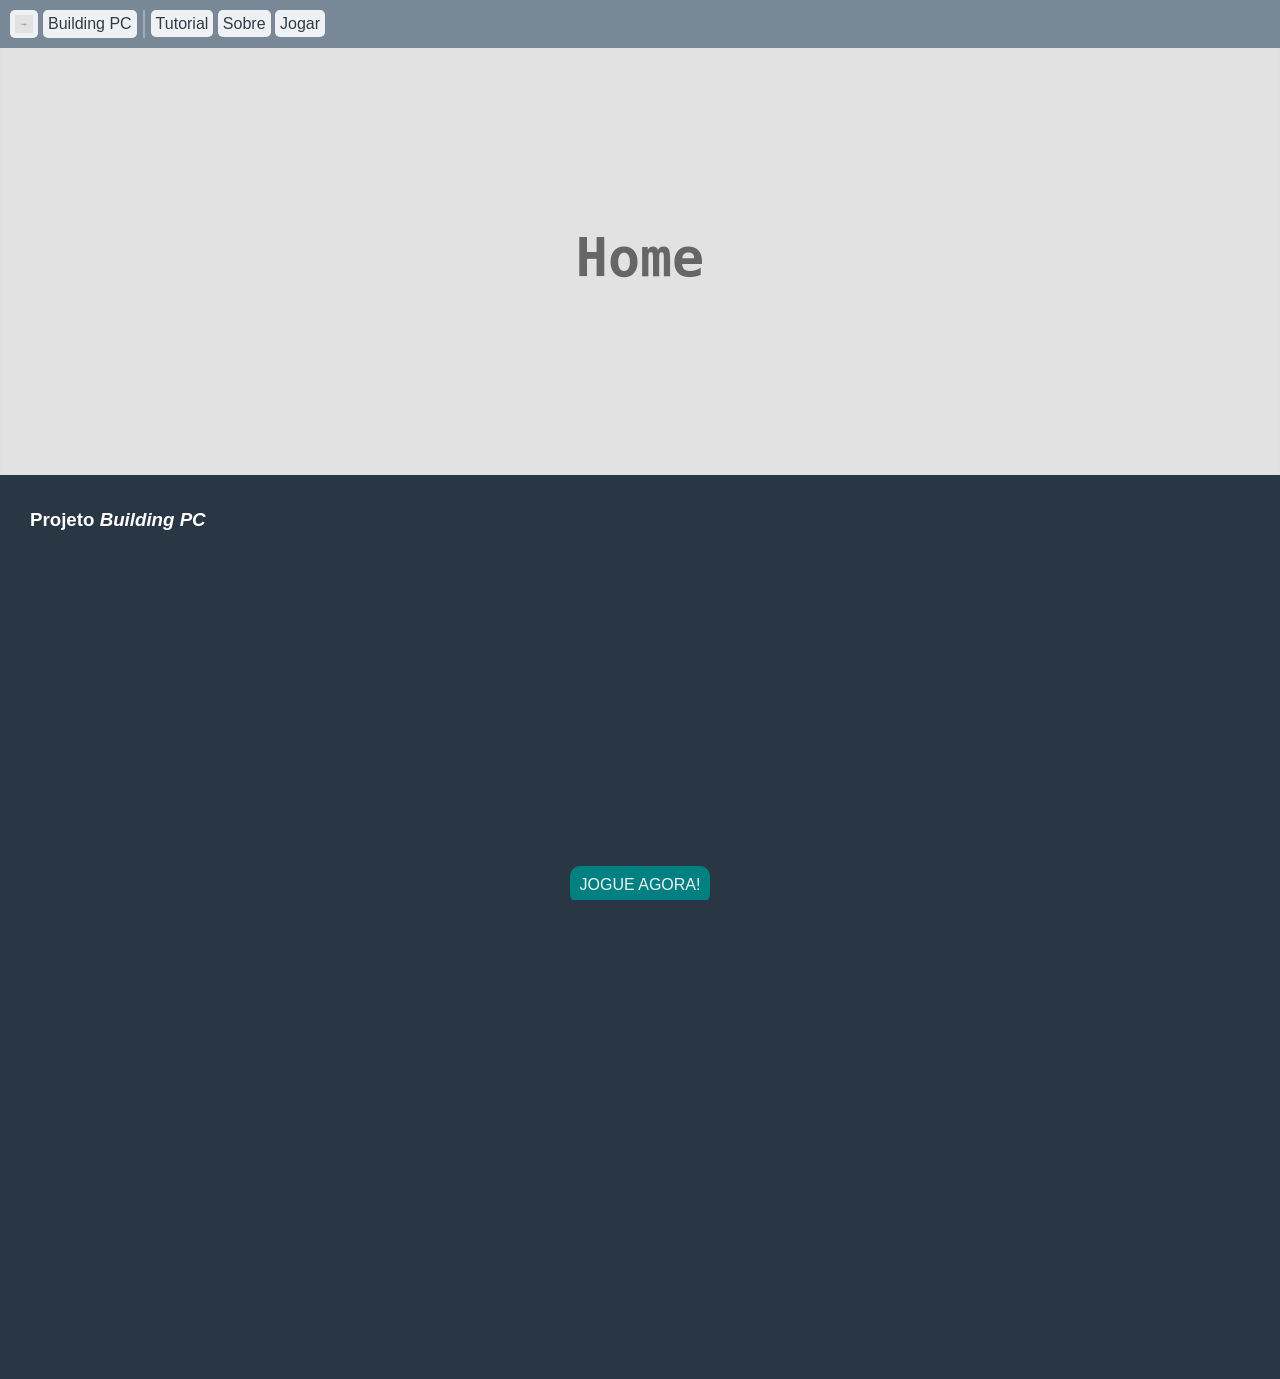
==== index.html @ f8419554 "Chore: linking tutorial.html to other pages Minor changes: Removing unable style" ====
<!DOCTYPE html>
<html lang="pt-br">

<head>
    <meta charset="UTF-8">
    <meta name="viewport" div class="content"="width=device-width, initial-scale=1.0">
    <link rel="stylesheet" href="/styles/style.css">
    <title>Building PC | Home</title>
</head>

<body>
    <header class="index-header">
        <div class="left-side">
            <div class="logo-and-name">
                <img src="[data-uri]"
                    width="18" alt="site_logo">
                <a href="/index.html">Building PC</a>
            </div>
            <div class="vertical-divider"></div> <!-- Como fazer uma divisão vertical melhor? -->
            <div class="pages">
                <a href="/pages/tutorial.html" title="Em construção...">Tutorial</a>
                <a href="/pages/about.html">Sobre</a>
                <a href="/pages/game-menu.html">Jogar</a>
            </div>
        </div>
    </header>
    <main class="index-main">

        <img draggable="false"
            src="[data-uri]"
            alt="main_image" class="main-img">

        <div class="content">

            <h3>Projeto <i>Building PC</i></h3>

            <section class="game-demo-section">
                <iframe width="560" height="315" src="https://www.youtube.com/embed/aqz-KE-bpKQ?si=x69oGXrCXBpmPKDP"
                    title="YouTube video player" frameborder="0"
                    allow="accelerometer; autoplay; clipboard-write; encrypted-media; gyroscope; picture-in-picture; web-share"
                    referrerpolicy="strict-origin-when-cross-origin" allowfullscreen></iframe>
                <a href="/pages/game-menu.html" class="play-now-btn">Jogue Agora!</a>
            </section>

            <div class="updates">
                <h3>Ultimas atualizações</h3>

                <div class="update-view">
                    <h4>Atualizações em breve...</h4>
                </div>

                <template class="update_template">
                    <img draggable="false"
                        src="[data-uri]"
                        alt="" class="update_template_img">
                    <p class="update_template_date_upload">XX/XX/XXXX às XXhXX</p>
                    <p class="update_template_header">Título Update...</p>
                    <p class="update_template_paragraph">Corpo da matéria...</p>
                </template>
            </div>

        </div class="content">

    </main>
    <footer>
        <h3>Building PC</h3>
        <div class="horizontal-divisor"></div>
        <div class="footer-grid">
            <div class="col-about-us">
                <strong>Sobre Nós</strong>
                <a href="">Sobre</a>
            </div>
            <div class="col-contribute">
                <strong>Contribua com o projeto</strong>
                <a href="https://github.com/abreuhenrique/pcbuilding">Repositório</a>
            </div>
            <div class="col-contacts">
                <strong>Contatos <small>(Ainda em contrução...)</small></strong>
                <a href="mailto:">Email</a>
                <a href="http://" target="_blank" rel="noopener noreferrer">Discord</a>
                <a href="http://" target="_blank" rel="noopener noreferrer">Github</a>
            </div>
        </div>
    </footer>
</body>

</html>
---- styles/style.css ----
:root {
    --page-bgcolor: #293744;

    --header-bgcolor: #798897;
    --header-items-gbcolor: #eff2f5;
    --header-divider-color: #9fadba;
    --header-text-color: #2e3c49;

    --content-text-color: #fff;

    --footer-links-text-color: #798897;
    --footer-border-color: #556575;

    --spacing-sm: 5px;
    --spacing-md: 10px;
    --spacing-lg: 15px;
}

* {
    padding: 0;
    margin: 0;
}

html,
body {
    width: 100vw;
    height: 100vh;
    scroll-behavior: smooth;
    overflow-x: hidden;
    font-family: Arial, Helvetica, sans-serif;
    background-color: var(--page-bgcolor);
}

.notworking {
    cursor: default;
    opacity: 0.5;
}

.index-header {
    display: flex;
    justify-content: space-between;
    background-color: var(--header-bgcolor);
    padding: var(--spacing-md);
    text-transform: capitalize;
    color: var(--header-text-color);

    .left-side {
        display: inherit;
        align-items: center;
        gap: var(--spacing-sm);

        .logo-and-name {
            display: inherit;
            align-items: center;
            gap: var(--spacing-sm);

            >img,
            a {
                text-decoration: unset;
                color: var(--header-textcolor);
                padding: var(--spacing-sm);
                background-color: var(--header-items-gbcolor);
                border-radius: var(--spacing-sm);
            }
        }

        .vertical-divider {
            height: 100%;
            border-left: 2px solid var(--header-divider-color);
            margin: 0 1px;
        }

        .pages {
            a {
                text-decoration: none;
                color: var(--header-textcolor);
                padding: var(--spacing-sm);
                background-color: var(--header-items-gbcolor);
                border-radius: var(--spacing-sm);
            }
        }
    }

    .right-side {
        display: inherit;
        align-items: center;

        .login {
            text-decoration: none;
            color: var(--header-textcolor);
            padding: var(--spacing-sm);
            background-color: var(--header-items-gbcolor);
            border-radius: var(--spacing-sm);
        }
    }
}

.index-main {

    .main-img {
        user-select: none;
        width: 100%;
    }

    .content {
        display: flex;
        flex-direction: column;
        margin: 30px;
        gap: var(--spacing-lg);
        color: var(--content-text-color);

        .game-demo-section {
            display: inherit;
            flex-direction: column;
            justify-content: center;
            align-items: center;
            margin-bottom: 20px;
            gap: var(--spacing-sm);
        }

        .play-now-btn {
            all: unset;
            cursor: pointer;
            text-transform: uppercase;
            color: #eff2f5;
            background-color: teal;
            border-radius: var(--spacing-md);
            padding: var(--spacing-md);
        }

        .updates {
            display: flex;
            gap: 1var(--spacing-sm);
            flex-direction: column;

            .update-view {
                display: inherit;
                gap: var(--spacing-md);
                height: 240px;
                overflow-x: scroll;
                scroll-behavior: smooth;
                scrollbar-width: none;
                /* hide scroolbar*/
                justify-content: center;
                /*Temporário, enquanto não há atualizações*/

                h4 {
                    display: flex;
                    align-items: center;
                    color: var(--footer-links-text-color)
                }

                .update_template {

                    .update_template_img {
                        width: 15rem;
                    }

                    .update_template_date_upload {
                        font-size: 0.7rem;
                    }

                    .update_template_paragraph {
                        font-size: 0.9rem
                    }
                }
            }
        }

        /* About content */

        .About-project-section,
        .About-group-section,
        .About-tech-used {
            display: flex;
            flex-direction: column;
            gap: var(--spacing-sm);

            h3 {
                font-style: italic;
            }

            h4 {
                margin: var(--spacing-sm) 0;
            }

            .note {
                background-color: var(--header-bgcolor);
                padding: var(--spacing-md);
                border-radius: var(--spacing-sm);
            }

            /* Exclusive in group section */
            .collaborators {
                display: inherit;
                flex-direction: row;
                flex-wrap: wrap;
                gap: var(--spacing-md);
                align-self: center;
                width: 90%;

                .collaborator {
                    display: inherit;
                    flex-direction: column;
                    flex: 1 0 calc(25% - 10px);
                    background-color: var(--footer-border-color);
                    width: fit-content;
                    justify-content: stretch;
                    padding: var(--spacing-lg);
                    border-radius: var(--spacing-lg);

                    .collaborator-profile-picture {
                        align-self: center;
                        border-radius: 50%;
                        width: 150px;
                    }

                    .collaborator-name {
                        font-size: larger;
                    }

                    .collaborator-job {
                        color: var(--header-text-color);
                        text-transform: uppercase;
                        font-size: large;
                        font: bolder;
                    }
                }
            }

            .tech-used {
                display: inherit;
                flex-direction: row;
                margin-bottom: var(--spacing-md);
                gap: var(--spacing-sm);
                align-self: center;
                width: 90%;

                .linguagens,
                .tools {
                    width: 50%;

                    ul {
                        margin-left: 25px;
                    }
                }
            }
        }
    }
}

footer {
    margin: var(--spacing-md);
    border: 2px solid var(--footer-border-color);
    padding: var(--spacing-sm);
    height: fit-content;

    h3 {
        background-color: var(--header-items-gbcolor);
        color: var(--header-text-color);
        padding: var(--spacing-sm);
        border-radius: var(--spacing-sm);
        width: fit-content;
    }

    .horizontal-divisor {
        border-bottom: 2px solid var(--header-divider-color);
        margin: var(--spacing-sm) 0;
    }

    .footer-grid {
        display: grid;
        grid-template-columns: repeat(3, 2fr);
        gap: var(--spacing-md);

        strong {
            font-size: large;
            color: var(--content-text-color);
            margin-bottom: var(--spacing-sm);
        }

        .col-about-us,
        .col-contribute,
        .col-contacts {
            display: flex;
            flex-direction: column;
            padding: 0 var(--spacing-md);

            a {
                all: unset;
                cursor: pointer;
                width: fit-content;
                color: var(--footer-links-text-color);
            }
        }
    }
}
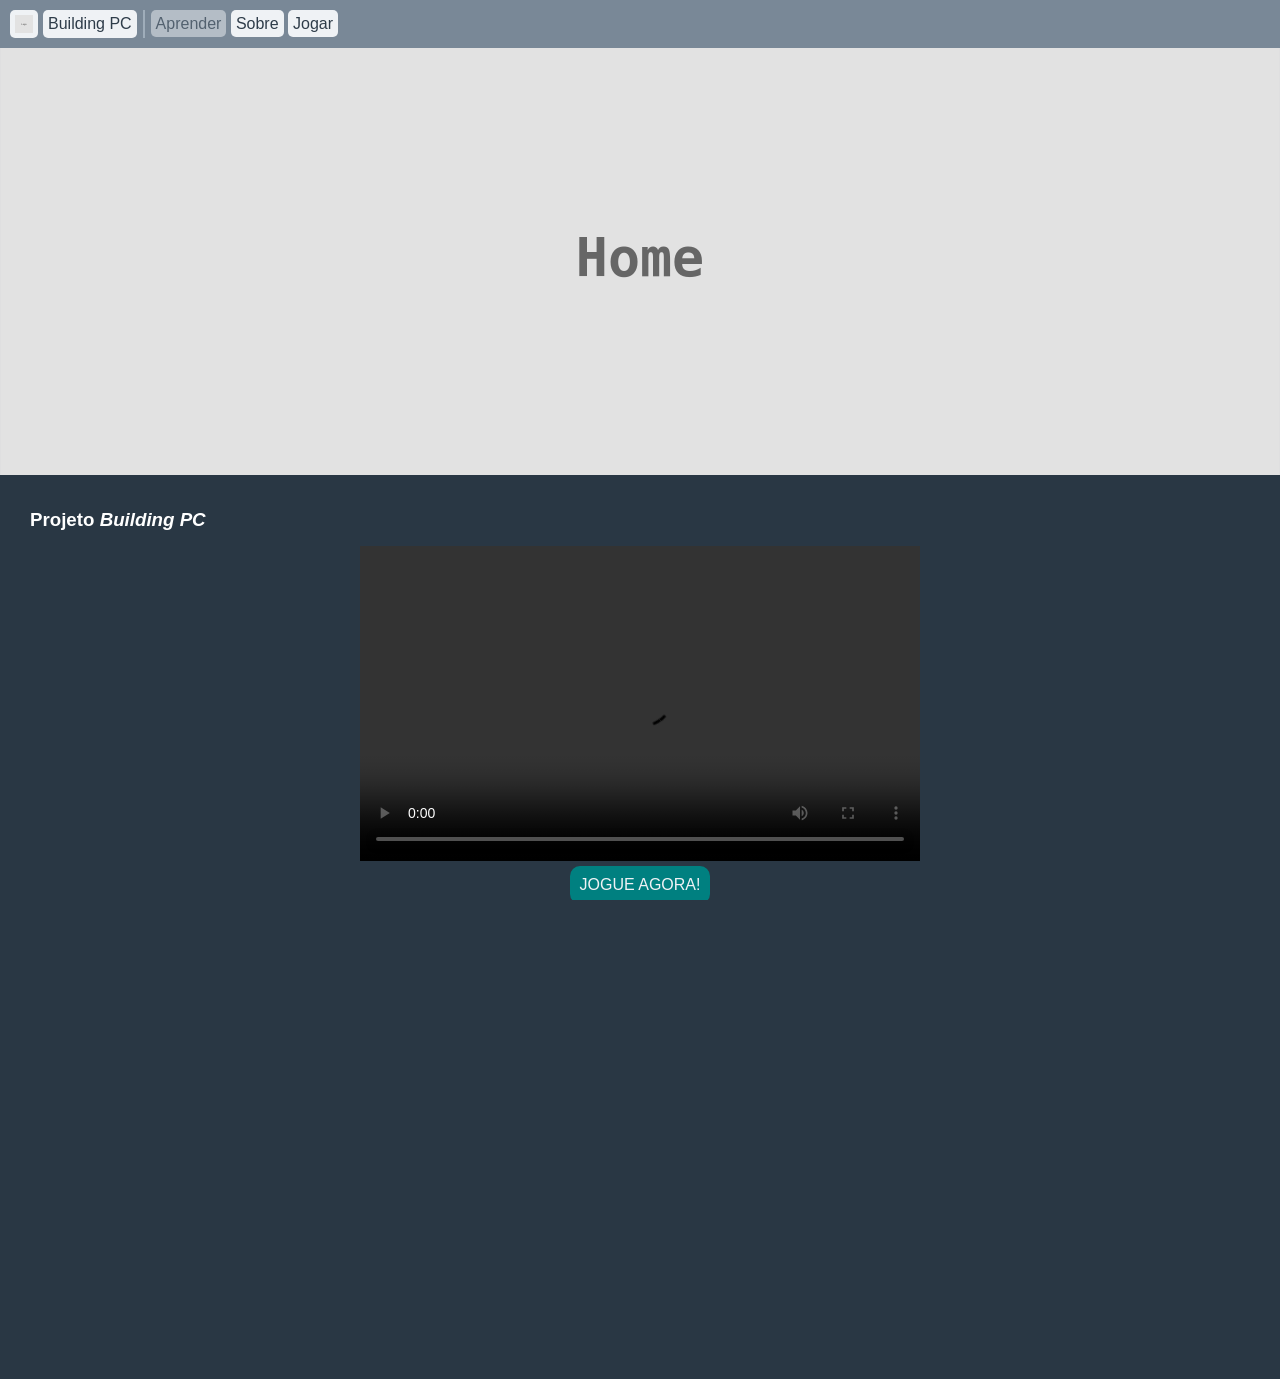
==== commit 8380bd53: "feat: adds video to home page" ====
--- a/index.html
+++ b/index.html
@@ -18,7 +18,7 @@
             </div>
             <div class="vertical-divider"></div> <!-- Como fazer uma divisão vertical melhor? -->
             <div class="pages">
-                <a href="/pages/tutorial.html" title="Em construção...">Tutorial</a>
+                <a href="" class="notworking" title="Em construção...">Aprender</a>
                 <a href="/pages/about.html">Sobre</a>
                 <a href="/pages/game-menu.html">Jogar</a>
             </div>
@@ -35,10 +35,10 @@
             <h3>Projeto <i>Building PC</i></h3>
 
             <section class="game-demo-section">
-                <iframe width="560" height="315" src="https://www.youtube.com/embed/aqz-KE-bpKQ?si=x69oGXrCXBpmPKDP"
-                    title="YouTube video player" frameborder="0"
-                    allow="accelerometer; autoplay; clipboard-write; encrypted-media; gyroscope; picture-in-picture; web-share"
-                    referrerpolicy="strict-origin-when-cross-origin" allowfullscreen></iframe>
+                <video width="560" height="315" controls preload="metadata">
+                    <source src="assets/videos/montagem.m4v" type="video/mp4">
+                    Seu navegador não suporta a reprodução deste vídeo.
+                </video>
                 <a href="/pages/game-menu.html" class="play-now-btn">Jogue Agora!</a>
             </section>
 
@@ -84,4 +84,4 @@
     </footer>
 </body>
 
-</html>+</html>
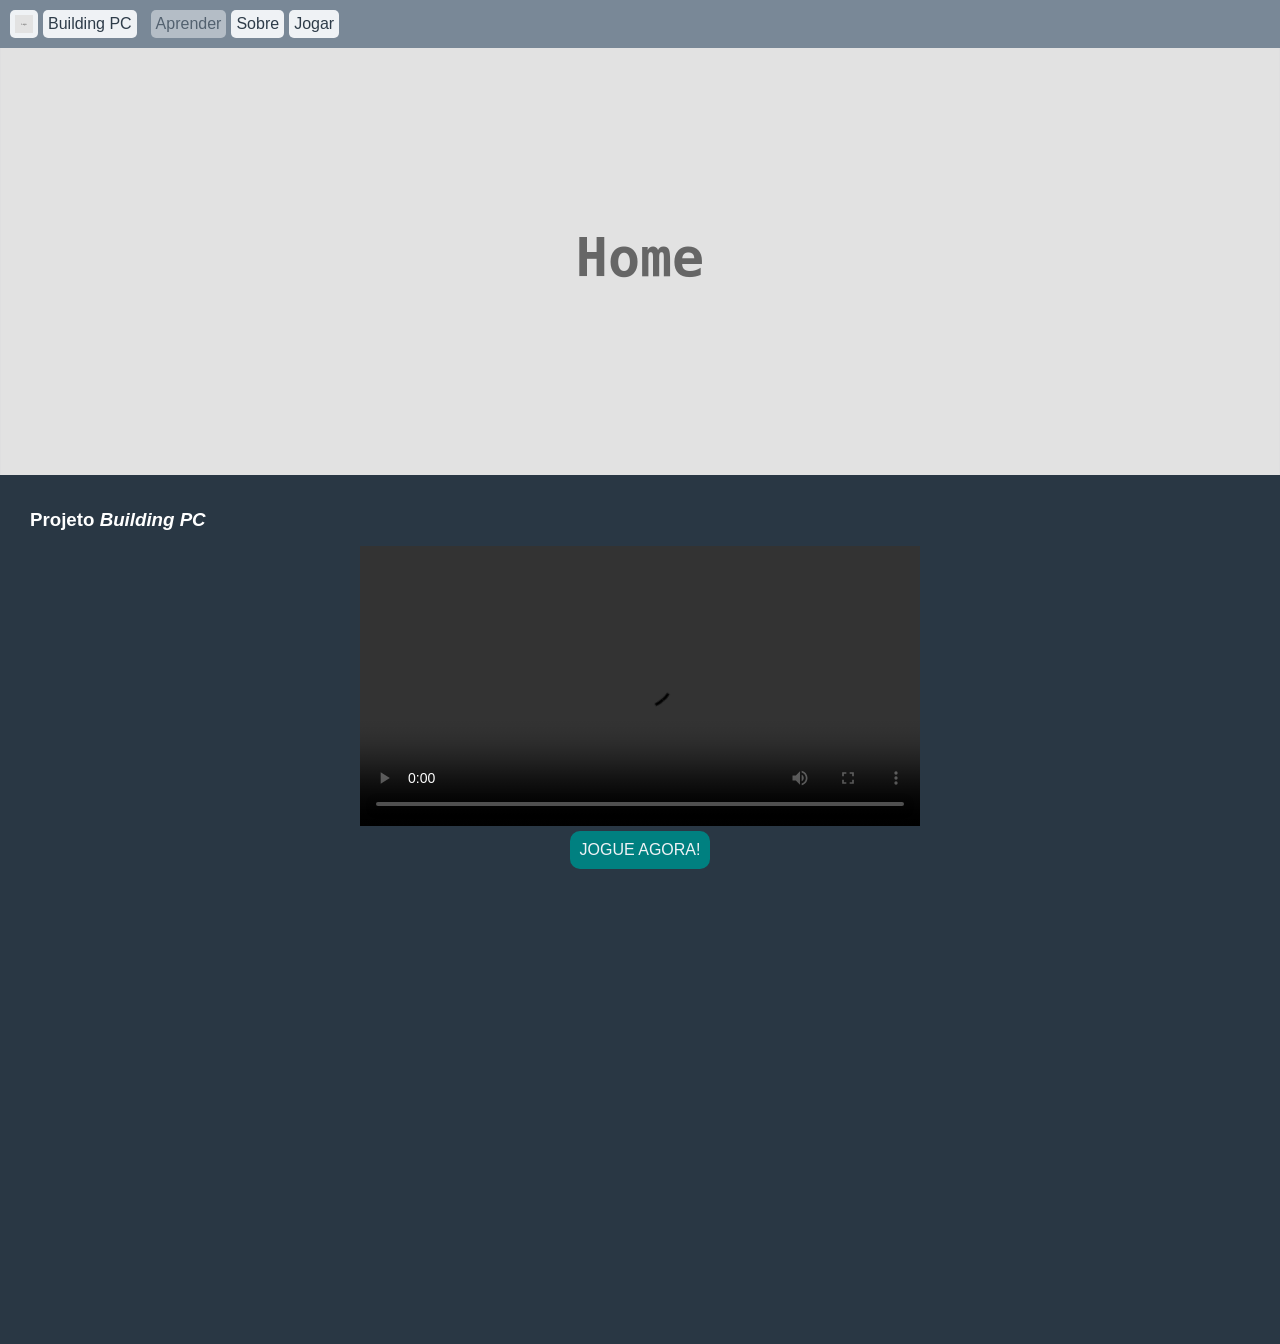
==== commit e0d35aaf: "feat: improve mobile responsiveness" ====
--- a/index.html
+++ b/index.html
@@ -3,7 +3,7 @@
 
 <head>
     <meta charset="UTF-8">
-    <meta name="viewport" div class="content"="width=device-width, initial-scale=1.0">
+    <meta name="viewport" content="width=device-width, initial-scale=1.0">
     <link rel="stylesheet" href="/styles/style.css">
     <title>Building PC | Home</title>
 </head>
@@ -59,7 +59,7 @@
                 </template>
             </div>
 
-        </div class="content">
+        </div>
 
     </main>
     <footer>
--- a/styles/style.css
+++ b/styles/style.css
@@ -39,6 +39,7 @@
 .index-header {
     display: flex;
     justify-content: space-between;
+    align-items: center;
     background-color: var(--header-bgcolor);
     padding: var(--spacing-md);
     text-transform: capitalize;
@@ -71,6 +72,10 @@
         }
 
         .pages {
+            display: flex;
+            align-items: center;
+            gap: var(--spacing-sm);
+
             a {
                 text-decoration: none;
                 color: var(--header-textcolor);
@@ -116,6 +121,11 @@
             align-items: center;
             margin-bottom: 20px;
             gap: var(--spacing-sm);
+
+            video {
+                width: min(560px, 100%);
+                height: auto;
+            }
         }
 
         .play-now-btn {
@@ -249,6 +259,51 @@
     }
 }
 
+/* Aqui vai deixar a tela responsiva pra mobile, eu espero! */
+@media (max-width: 600px) {
+    .index-header {
+        padding: var(--spacing-sm);
+
+        .left-side {
+            width: 100%;
+            flex-wrap: wrap;
+            justify-content: center;
+
+            .vertical-divider {
+                width: 100%;
+                height: 0;
+                border-left: 0;
+                border-bottom: 2px solid var(--header-divider-color);
+                margin: 0;
+            }
+
+            .pages {
+                width: 100%;
+                justify-content: center;
+                flex-wrap: wrap;
+            }
+        }
+    }
+
+    .index-main {
+        .content {
+            margin: 20px var(--spacing-md);
+        }
+    }
+
+    footer {
+        .footer-grid {
+            grid-template-columns: 1fr;
+
+            .col-about-us,
+            .col-contribute,
+            .col-contacts {
+                padding: 0;
+            }
+        }
+    }
+}
+
 footer {
     margin: var(--spacing-md);
     border: 2px solid var(--footer-border-color);
@@ -294,4 +349,4 @@
             }
         }
     }
-}+}
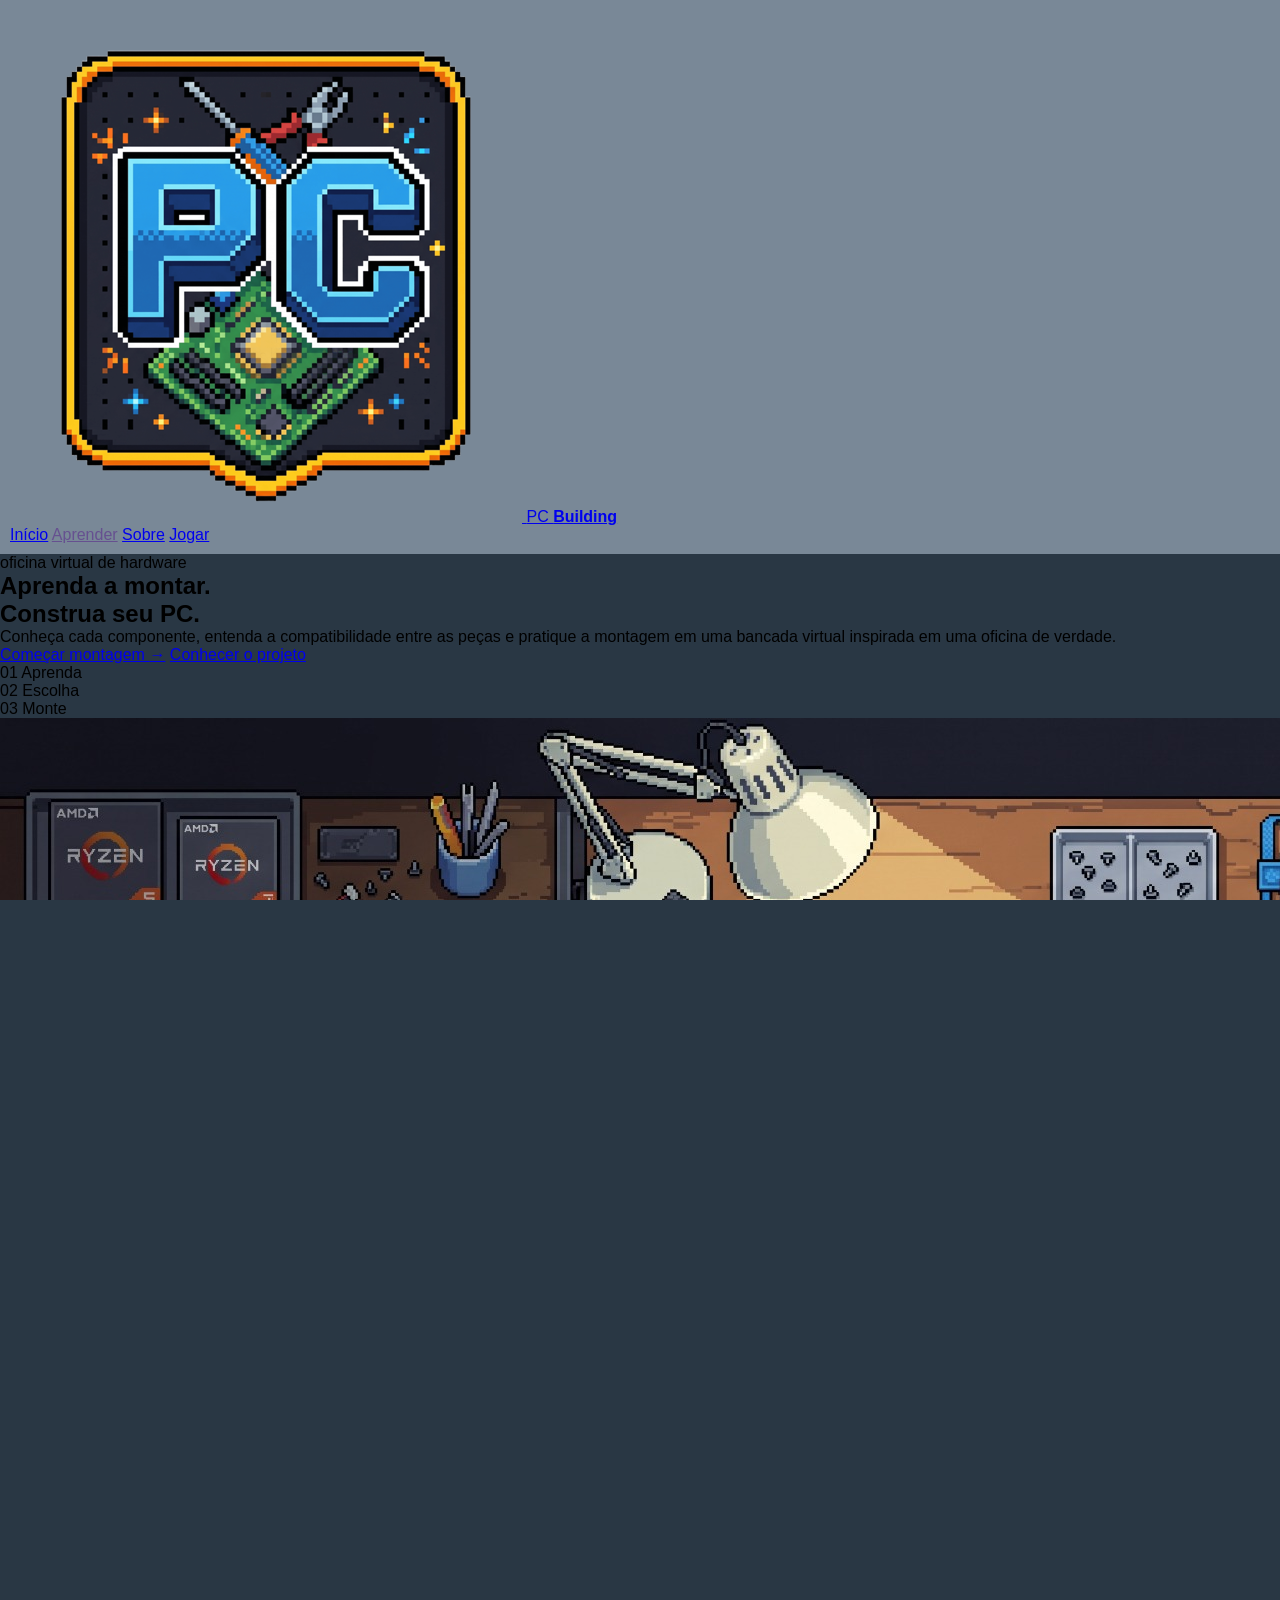
==== commit a5bbb86c: "feat: Modernizes pcbuilding's visual identity" ====
--- a/index.html
+++ b/index.html
@@ -1,58 +1,103 @@
 <!DOCTYPE html>
 <html lang="pt-br">
-
 <head>
     <meta charset="UTF-8">
     <meta name="viewport" content="width=device-width, initial-scale=1.0">
     <link rel="stylesheet" href="/styles/style.css">
-    <title>Building PC | Home</title>
+    <title>PC Building | Início</title>
 </head>
-
 <body>
     <header class="index-header">
-        <div class="left-side">
-            <div class="logo-and-name">
-                <img src="[data-uri]"
-                    width="18" alt="site_logo">
-                <a href="/index.html">Building PC</a>
+        <nav class="navbar" aria-label="Navegação principal">
+            <a class="brand" href="/index.html" aria-label="PC Building — página inicial">
+                <span class="logo">
+                    <img src="assets/icon.png">
+                </span>
+                <span class="brand-name">PC <strong>Building</strong></span>
+            </a>
+            <div class="nav-divider" aria-hidden="true"></div>
+            <div class="pages">
+                <a href="/index.html" class="active" aria-current="page">Início</a>
+                <a href="" class="notworking" title="Em construção..." aria-disabled="true">Aprender</a>
+                <a href="/pages/about.html">Sobre</a>
+                <a href="/pages/game-menu.html" class="nav-play">Jogar</a>
             </div>
-            <div class="vertical-divider"></div> <!-- Como fazer uma divisão vertical melhor? -->
-            <div class="pages">
-                <a href="" class="notworking" title="Em construção...">Aprender</a>
-                <a href="/pages/about.html">Sobre</a>
-                <a href="/pages/game-menu.html">Jogar</a>
+        </nav>
+    </header>
+
+    <main class="index-main">
+        <section class="hero" aria-labelledby="hero-title">
+            <div class="hero-copy">
+                <p class="eyebrow"><span aria-hidden="true"></span> oficina virtual de hardware</p>
+                <h1 id="hero-title">Aprenda a montar.<br><strong>Construa seu PC.</strong></h1>
+                <p class="hero-description">Conheça cada componente, entenda a compatibilidade entre as peças e pratique a montagem em uma bancada virtual inspirada em uma oficina de verdade.</p>
+                <div class="hero-actions">
+                    <a href="/pages/game-menu.html" class="button button-primary">Começar montagem <span aria-hidden="true">→</span></a>
+                    <a href="#projeto" class="button button-secondary">Conhecer o projeto</a>
+                </div>
+                <ul class="hero-highlights" aria-label="Destaques do projeto">
+                    <li><span>01</span> Aprenda</li>
+                    <li><span>02</span> Escolha</li>
+                    <li><span>03</span> Monte</li>
+                </ul>
             </div>
-        </div>
-    </header>
-    <main class="index-main">
-
-        <img draggable="false"
-            src="[data-uri]"
-            alt="main_image" class="main-img">
+            <figure class="hero-visual">
+                <div class="image-frame">
+                    <img src="/assets/game-menu.jpeg" alt="Bancada pixel art com componentes para montagem de computador">
+                </div>
+                <figcaption><span class="status-dot" aria-hidden="true"></span> bancada pronta para montagem</figcaption>
+            </figure>
+        </section>
 
         <div class="content">
+            <section class="project-section" id="projeto" aria-labelledby="project-title">
+                <div class="section-heading">
+                    <p class="section-kicker">Conhecimento na prática</p>
+                    <h2 id="project-title">Projeto <i>PC Building</i></h2>
+                    <p>Uma experiência educativa que transforma o processo de montagem de computadores em uma jornada visual, prática e acessível — mesmo para quem está começando agora.</p>
+                </div>
 
-            <h3>Projeto <i>Building PC</i></h3>
+                <div class="feature-grid">
+                    <article class="feature-card">
+                        <span class="feature-number">01</span>
+                        <div><h3>Conheça as peças</h3><p>Identifique os componentes essenciais e descubra a função de cada um.</p></div>
+                    </article>
+                    <article class="feature-card featured">
+                        <span class="feature-number">02</span>
+                        <div><h3>Teste combinações</h3><p>Explore opções de hardware e entenda como a compatibilidade funciona.</p></div>
+                    </article>
+                    <article class="feature-card">
+                        <span class="feature-number">03</span>
+                        <div><h3>Monte na bancada</h3><p>Arraste, encaixe e complete sua máquina em um ambiente interativo.</p></div>
+                    </article>
+                </div>
 
-            <section class="game-demo-section">
-                <video width="560" height="315" controls preload="metadata">
-                    <source src="assets/videos/montagem.m4v" type="video/mp4">
-                    Seu navegador não suporta a reprodução deste vídeo.
-                </video>
-                <a href="/pages/game-menu.html" class="play-now-btn">Jogue Agora!</a>
+                <div class="game-demo-section">
+                    <div class="video-frame">
+                        <video controls preload="metadata" poster="/assets/game.jpeg">
+                            <source src="/assets/videos/montagem.m4v" type="video/mp4">
+                            Seu navegador não suporta a reprodução deste vídeo.
+                        </video>
+                    </div>
+                    <div class="demo-copy">
+                        <p class="section-kicker">Simulador interativo</p>
+                        <h3>Da bancada vazia ao PC completo</h3>
+                        <p>Escolha componentes compatíveis e posicione cada peça no local correto. O jogo oferece uma forma simples de praticar a sequência de montagem antes de lidar com hardware real.</p>
+                        <a href="/pages/game-menu.html" class="play-now-btn">Jogue Agora! <span aria-hidden="true">→</span></a>
+                    </div>
+                </div>
             </section>
 
-            <div class="updates">
-                <h3>Ultimas atualizações</h3>
-
+            <section class="updates" aria-labelledby="updates-title">
+                <div class="section-heading compact">
+                    <p class="section-kicker">Diário da oficina</p>
+                    <h2 id="updates-title">Últimas atualizações</h2>
+                </div>
                 <div class="update-view">
-                    <h4>Atualizações em breve...</h4>
+                    <div class="empty-update"><span aria-hidden="true">//</span><h3>Atualizações em breve...</h3><p>Novos conteúdos e melhorias estão sendo preparados na bancada.</p></div>
                 </div>
-
                 <template class="update_template">
-                    <img draggable="false"
-                        src="[data-uri]"
-                        alt="" class="update_template_img">
+                    <img draggable="false" src="[data-uri]" alt="" class="update_template_img">
                     <p class="update_template_date_upload">XX/XX/XXXX às XXhXX</p>
                     <p class="update_template_header">Título Update...</p>
                     <p class="update_template_paragraph">Corpo da matéria...</p>
@@ -62,26 +107,24 @@
         </div>
 
     </main>
+
     <footer>
-        <h3>Building PC</h3>
+        <div class="footer-top">
+            <h2>PC <strong>Building</strong></h2>
+            <p>Aprender hardware fica mais fácil quando você coloca a mão na massa.</p>
+        </div>
         <div class="horizontal-divisor"></div>
         <div class="footer-grid">
-            <div class="col-about-us">
-                <strong>Sobre Nós</strong>
-                <a href="">Sobre</a>
-            </div>
-            <div class="col-contribute">
-                <strong>Contribua com o projeto</strong>
-                <a href="https://github.com/abreuhenrique/pcbuilding">Repositório</a>
-            </div>
+            <div class="col-about-us"><strong>Sobre Nós</strong><a href="/pages/about.html">Sobre</a></div>
+            <div class="col-contribute"><strong>Contribua com o projeto</strong><a href="https://github.com/abreuhenrique/pcbuilding">Repositório</a></div>
             <div class="col-contacts">
-                <strong>Contatos <small>(Ainda em contrução...)</small></strong>
+                <strong>Contatos <small>(Ainda em construção...)</small></strong>
                 <a href="mailto:">Email</a>
                 <a href="http://" target="_blank" rel="noopener noreferrer">Discord</a>
                 <a href="http://" target="_blank" rel="noopener noreferrer">Github</a>
             </div>
         </div>
+        <p class="footer-bottom">Projeto acadêmico <span aria-hidden="true">•</span> PC Building</p>
     </footer>
 </body>
-
 </html>
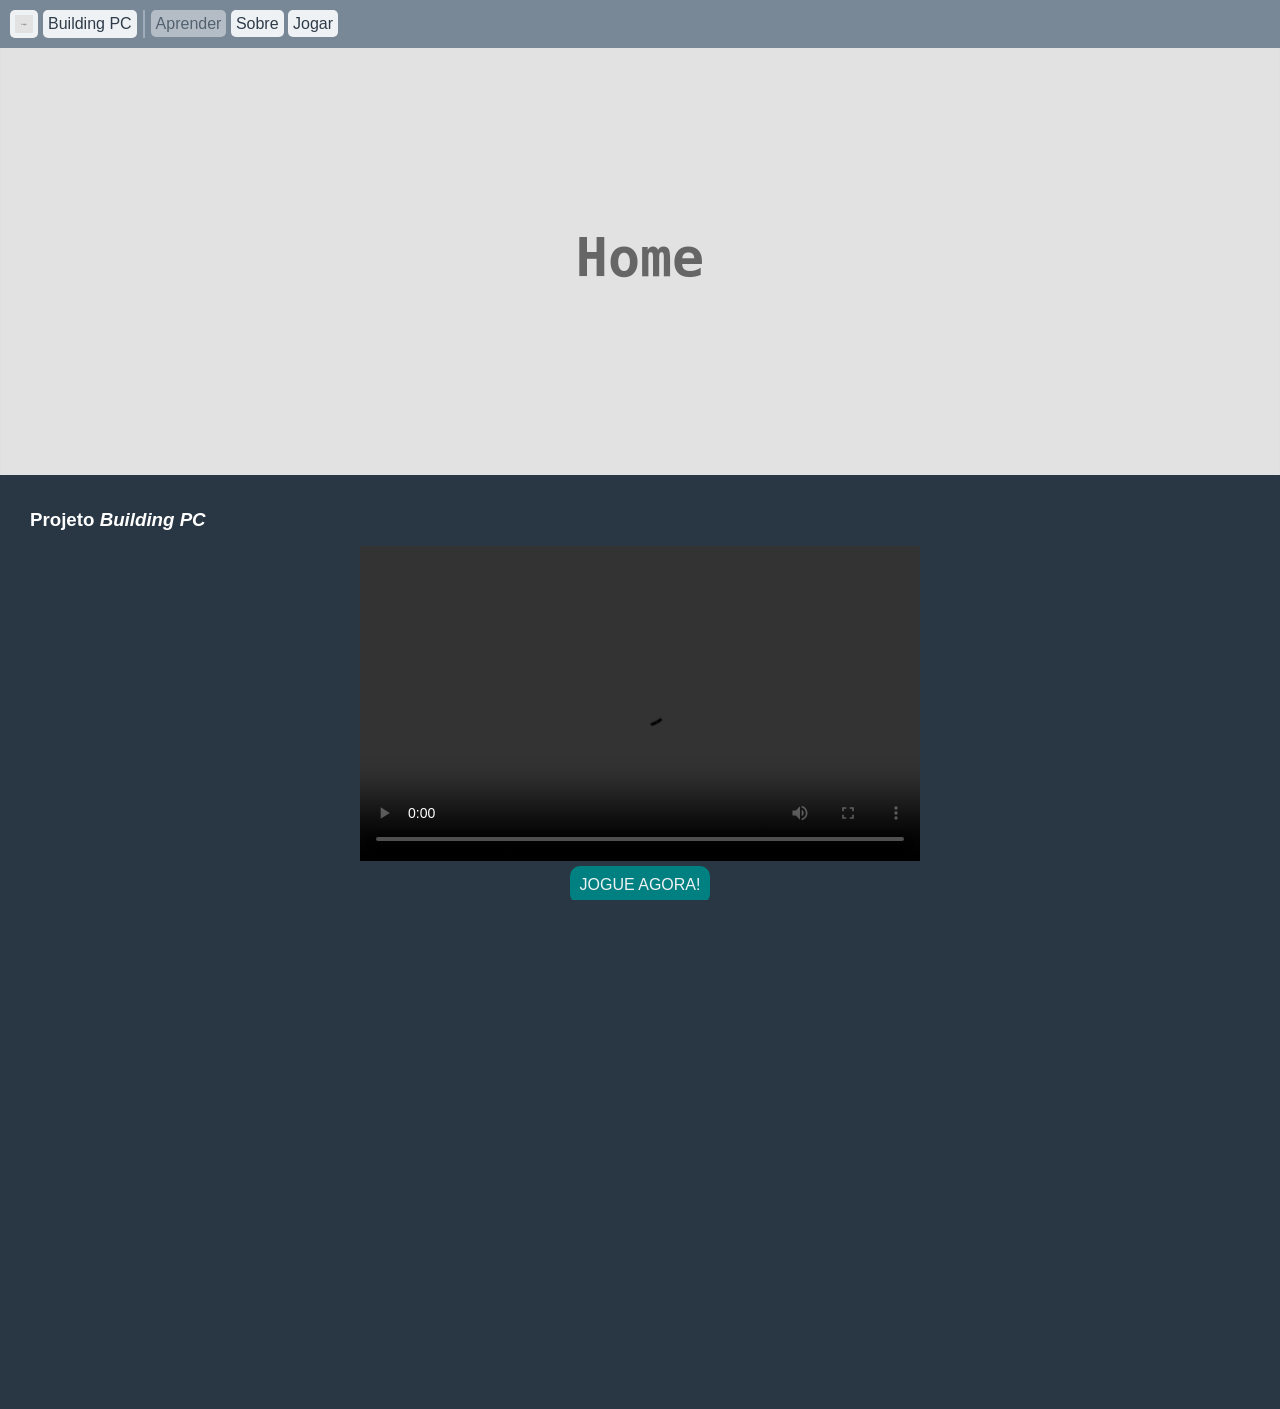
==== commit 883ff03b: "Feat: Creation of updates via Json file" ====
--- a/index.html
+++ b/index.html
@@ -1,130 +1,88 @@
 <!DOCTYPE html>
 <html lang="pt-br">
+
 <head>
     <meta charset="UTF-8">
-    <meta name="viewport" content="width=device-width, initial-scale=1.0">
+    <meta name="viewport" div class="content"="width=device-width, initial-scale=1.0">
     <link rel="stylesheet" href="/styles/style.css">
-    <title>PC Building | Início</title>
+    <title>Building PC | Home</title>
 </head>
+
 <body>
     <header class="index-header">
-        <nav class="navbar" aria-label="Navegação principal">
-            <a class="brand" href="/index.html" aria-label="PC Building — página inicial">
-                <span class="logo">
-                    <img src="assets/icon.png">
-                </span>
-                <span class="brand-name">PC <strong>Building</strong></span>
-            </a>
-            <div class="nav-divider" aria-hidden="true"></div>
+        <div class="left-side">
+            <div class="logo-and-name">
+                <img src="[data-uri]"
+                    width="18" alt="site_logo">
+                <a href="/index.html">Building PC</a>
+            </div>
+            <div class="vertical-divider"></div> <!-- Como fazer uma divisão vertical melhor? -->
             <div class="pages">
-                <a href="/index.html" class="active" aria-current="page">Início</a>
-                <a href="" class="notworking" title="Em construção..." aria-disabled="true">Aprender</a>
+                <a href="" class="notworking" title="Em construção...">Aprender</a>
                 <a href="/pages/about.html">Sobre</a>
-                <a href="/pages/game-menu.html" class="nav-play">Jogar</a>
+                <a href="/pages/game-menu.html">Jogar</a>
             </div>
-        </nav>
+        </div>
     </header>
+    <main class="index-main">
 
-    <main class="index-main">
-        <section class="hero" aria-labelledby="hero-title">
-            <div class="hero-copy">
-                <p class="eyebrow"><span aria-hidden="true"></span> oficina virtual de hardware</p>
-                <h1 id="hero-title">Aprenda a montar.<br><strong>Construa seu PC.</strong></h1>
-                <p class="hero-description">Conheça cada componente, entenda a compatibilidade entre as peças e pratique a montagem em uma bancada virtual inspirada em uma oficina de verdade.</p>
-                <div class="hero-actions">
-                    <a href="/pages/game-menu.html" class="button button-primary">Começar montagem <span aria-hidden="true">→</span></a>
-                    <a href="#projeto" class="button button-secondary">Conhecer o projeto</a>
-                </div>
-                <ul class="hero-highlights" aria-label="Destaques do projeto">
-                    <li><span>01</span> Aprenda</li>
-                    <li><span>02</span> Escolha</li>
-                    <li><span>03</span> Monte</li>
-                </ul>
-            </div>
-            <figure class="hero-visual">
-                <div class="image-frame">
-                    <img src="/assets/game-menu.jpeg" alt="Bancada pixel art com componentes para montagem de computador">
-                </div>
-                <figcaption><span class="status-dot" aria-hidden="true"></span> bancada pronta para montagem</figcaption>
-            </figure>
-        </section>
+        <img draggable="false"
+            src="[data-uri]"
+            alt="main_image" class="main-img">
 
         <div class="content">
-            <section class="project-section" id="projeto" aria-labelledby="project-title">
-                <div class="section-heading">
-                    <p class="section-kicker">Conhecimento na prática</p>
-                    <h2 id="project-title">Projeto <i>PC Building</i></h2>
-                    <p>Uma experiência educativa que transforma o processo de montagem de computadores em uma jornada visual, prática e acessível — mesmo para quem está começando agora.</p>
-                </div>
 
-                <div class="feature-grid">
-                    <article class="feature-card">
-                        <span class="feature-number">01</span>
-                        <div><h3>Conheça as peças</h3><p>Identifique os componentes essenciais e descubra a função de cada um.</p></div>
-                    </article>
-                    <article class="feature-card featured">
-                        <span class="feature-number">02</span>
-                        <div><h3>Teste combinações</h3><p>Explore opções de hardware e entenda como a compatibilidade funciona.</p></div>
-                    </article>
-                    <article class="feature-card">
-                        <span class="feature-number">03</span>
-                        <div><h3>Monte na bancada</h3><p>Arraste, encaixe e complete sua máquina em um ambiente interativo.</p></div>
-                    </article>
-                </div>
+            <h3>Projeto <i>Building PC</i></h3>
 
-                <div class="game-demo-section">
-                    <div class="video-frame">
-                        <video controls preload="metadata" poster="/assets/game.jpeg">
-                            <source src="/assets/videos/montagem.m4v" type="video/mp4">
-                            Seu navegador não suporta a reprodução deste vídeo.
-                        </video>
-                    </div>
-                    <div class="demo-copy">
-                        <p class="section-kicker">Simulador interativo</p>
-                        <h3>Da bancada vazia ao PC completo</h3>
-                        <p>Escolha componentes compatíveis e posicione cada peça no local correto. O jogo oferece uma forma simples de praticar a sequência de montagem antes de lidar com hardware real.</p>
-                        <a href="/pages/game-menu.html" class="play-now-btn">Jogue Agora! <span aria-hidden="true">→</span></a>
-                    </div>
-                </div>
+            <section class="game-demo-section">
+                <video width="560" height="315" controls preload="metadata">
+                    <source src="assets/videos/montagem.m4v" type="video/mp4">
+                    Seu navegador não suporta a reprodução deste vídeo.
+                </video>
+                <a href="/pages/game-menu.html" class="play-now-btn">Jogue Agora!</a>
             </section>
 
-            <section class="updates" aria-labelledby="updates-title">
-                <div class="section-heading compact">
-                    <p class="section-kicker">Diário da oficina</p>
-                    <h2 id="updates-title">Últimas atualizações</h2>
+            <div class="updates">
+                <h3>Ultimas atualizações</h3>
+
+                <div class="update-view" id="updates-list" aria-live="polite">
+                    <p class="updates-status">Carregando atualizações...</p>
                 </div>
-                <div class="update-view">
-                    <div class="empty-update"><span aria-hidden="true">//</span><h3>Atualizações em breve...</h3><p>Novos conteúdos e melhorias estão sendo preparados na bancada.</p></div>
-                </div>
-                <template class="update_template">
-                    <img draggable="false" src="[data-uri]" alt="" class="update_template_img">
-                    <p class="update_template_date_upload">XX/XX/XXXX às XXhXX</p>
-                    <p class="update_template_header">Título Update...</p>
-                    <p class="update_template_paragraph">Corpo da matéria...</p>
-                </template>
             </div>
 
-        </div>
+        </div class="content">
 
     </main>
-
+    <dialog class="update-modal" id="update-modal" aria-labelledby="update-modal-title">
+        <button class="update-modal-close" id="update-modal-close" type="button" aria-label="Fechar atualização">
+            &times;
+        </button>
+        <img class="update-modal-img" id="update-modal-img" alt="">
+        <h2 id="update-modal-title"></h2>
+        <p class="update-modal-description" id="update-modal-description"></p>
+        <p id="update-modal-content"></p>
+    </dialog>
     <footer>
-        <div class="footer-top">
-            <h2>PC <strong>Building</strong></h2>
-            <p>Aprender hardware fica mais fácil quando você coloca a mão na massa.</p>
-        </div>
+        <h3>Building PC</h3>
         <div class="horizontal-divisor"></div>
         <div class="footer-grid">
-            <div class="col-about-us"><strong>Sobre Nós</strong><a href="/pages/about.html">Sobre</a></div>
-            <div class="col-contribute"><strong>Contribua com o projeto</strong><a href="https://github.com/abreuhenrique/pcbuilding">Repositório</a></div>
+            <div class="col-about-us">
+                <strong>Sobre Nós</strong>
+                <a href="">Sobre</a>
+            </div>
+            <div class="col-contribute">
+                <strong>Contribua com o projeto</strong>
+                <a href="https://github.com/abreuhenrique/pcbuilding">Repositório</a>
+            </div>
             <div class="col-contacts">
-                <strong>Contatos <small>(Ainda em construção...)</small></strong>
+                <strong>Contatos <small>(Ainda em contrução...)</small></strong>
                 <a href="mailto:">Email</a>
                 <a href="http://" target="_blank" rel="noopener noreferrer">Discord</a>
                 <a href="http://" target="_blank" rel="noopener noreferrer">Github</a>
             </div>
         </div>
-        <p class="footer-bottom">Projeto acadêmico <span aria-hidden="true">•</span> PC Building</p>
     </footer>
+    <script src="/scripts/loadUpdates.js" defer></script>
 </body>
+
 </html>
--- a/styles/style.css
+++ b/styles/style.css
@@ -39,7 +39,6 @@
 .index-header {
     display: flex;
     justify-content: space-between;
-    align-items: center;
     background-color: var(--header-bgcolor);
     padding: var(--spacing-md);
     text-transform: capitalize;
@@ -72,10 +71,6 @@
         }
 
         .pages {
-            display: flex;
-            align-items: center;
-            gap: var(--spacing-sm);
-
             a {
                 text-decoration: none;
                 color: var(--header-textcolor);
@@ -121,11 +116,6 @@
             align-items: center;
             margin-bottom: 20px;
             gap: var(--spacing-sm);
-
-            video {
-                width: min(560px, 100%);
-                height: auto;
-            }
         }
 
         .play-now-btn {
@@ -146,33 +136,57 @@
             .update-view {
                 display: inherit;
                 gap: var(--spacing-md);
-                height: 240px;
+                height: 250px;
                 overflow-x: scroll;
                 scroll-behavior: smooth;
                 scrollbar-width: none;
-                /* hide scroolbar*/
-                justify-content: center;
-                /*Temporário, enquanto não há atualizações*/
-
-                h4 {
+                justify-content: flex-start;
+                align-items: stretch;
+                margin: 5px 2px;
+                padding: 5px 3px;
+
+                .update_template {
+                    box-sizing: border-box;
                     display: flex;
-                    align-items: center;
-                    color: var(--footer-links-text-color)
+                    flex: 0 0 15rem;
+                    flex-direction: column;
+                    gap: var(--spacing-sm);
+                    overflow: hidden;
+                    padding: var(--spacing-sm);
+                    border: 0;
+                    border-radius: var(--spacing-sm);
+                    background-color: var(--footer-border-color);
+                    color: var(--content-text-color);
+                    font: inherit;
+                    text-align: left;
+                    cursor: pointer;
+
+                    &:hover,
+                    &:focus-visible {
+                        opacity: 0.5;
+                    }
+
+                    .update_template_img {
+                        width: 100%;
+                        height: 110px;
+                        object-fit: cover;
+                    }
+
+                    .update_template_header {
+                        font-weight: bold;
+                    }
+
+                    .update_template_paragraph {
+                        font-size: 0.9rem;
+                        display: -webkit-box;
+                        overflow: hidden;
+                        -webkit-box-orient: vertical;
+                        -webkit-line-clamp: 3;
+                    }
                 }
 
-                .update_template {
-
-                    .update_template_img {
-                        width: 15rem;
-                    }
-
-                    .update_template_date_upload {
-                        font-size: 0.7rem;
-                    }
-
-                    .update_template_paragraph {
-                        font-size: 0.9rem
-                    }
+                .updates-status {
+                    align-self: center;
                 }
             }
         }
@@ -259,48 +273,49 @@
     }
 }
 
-/* Aqui vai deixar a tela responsiva pra mobile, eu espero! */
-@media (max-width: 600px) {
-    .index-header {
-        padding: var(--spacing-sm);
-
-        .left-side {
-            width: 100%;
-            flex-wrap: wrap;
-            justify-content: center;
-
-            .vertical-divider {
-                width: 100%;
-                height: 0;
-                border-left: 0;
-                border-bottom: 2px solid var(--header-divider-color);
-                margin: 0;
-            }
-
-            .pages {
-                width: 100%;
-                justify-content: center;
-                flex-wrap: wrap;
-            }
-        }
-    }
-
-    .index-main {
-        .content {
-            margin: 20px var(--spacing-md);
-        }
-    }
-
-    footer {
-        .footer-grid {
-            grid-template-columns: 1fr;
-
-            .col-about-us,
-            .col-contribute,
-            .col-contacts {
-                padding: 0;
-            }
-        }
+.update-modal {
+    position: fixed;
+    inset: 50% auto auto 50%;
+    transform: translate(-50%, -50%);
+    width: min(90vw, 42rem);
+    max-height: 85vh;
+    overflow-y: auto;
+    padding: var(--spacing-lg);
+    border: 1px solid var(--header-divider-color);
+    border-radius: var(--spacing-md);
+    background-color: var(--page-bgcolor);
+    color: var(--content-text-color);
+
+    &::backdrop {
+        background-color: rgb(0 0 0 / 70%);
+    }
+
+    .update-modal-close {
+        float: right;
+        border: 0;
+        background: none;
+        color: inherit;
+        font-size: 1.75rem;
+        line-height: 1;
+        cursor: pointer;
+    }
+
+    .update-modal-img {
+        display: block;
+        width: 100%;
+        max-height: 18rem;
+        margin-bottom: var(--spacing-md);
+        object-fit: cover;
+    }
+
+    h2 {
+        margin-bottom: var(--spacing-sm);
+    }
+
+    p {
+        margin-top: var(--spacing-md);
+        line-height: 1.5;
+        white-space: pre-line;
     }
 }
 
@@ -349,4 +364,4 @@
             }
         }
     }
-}
+}
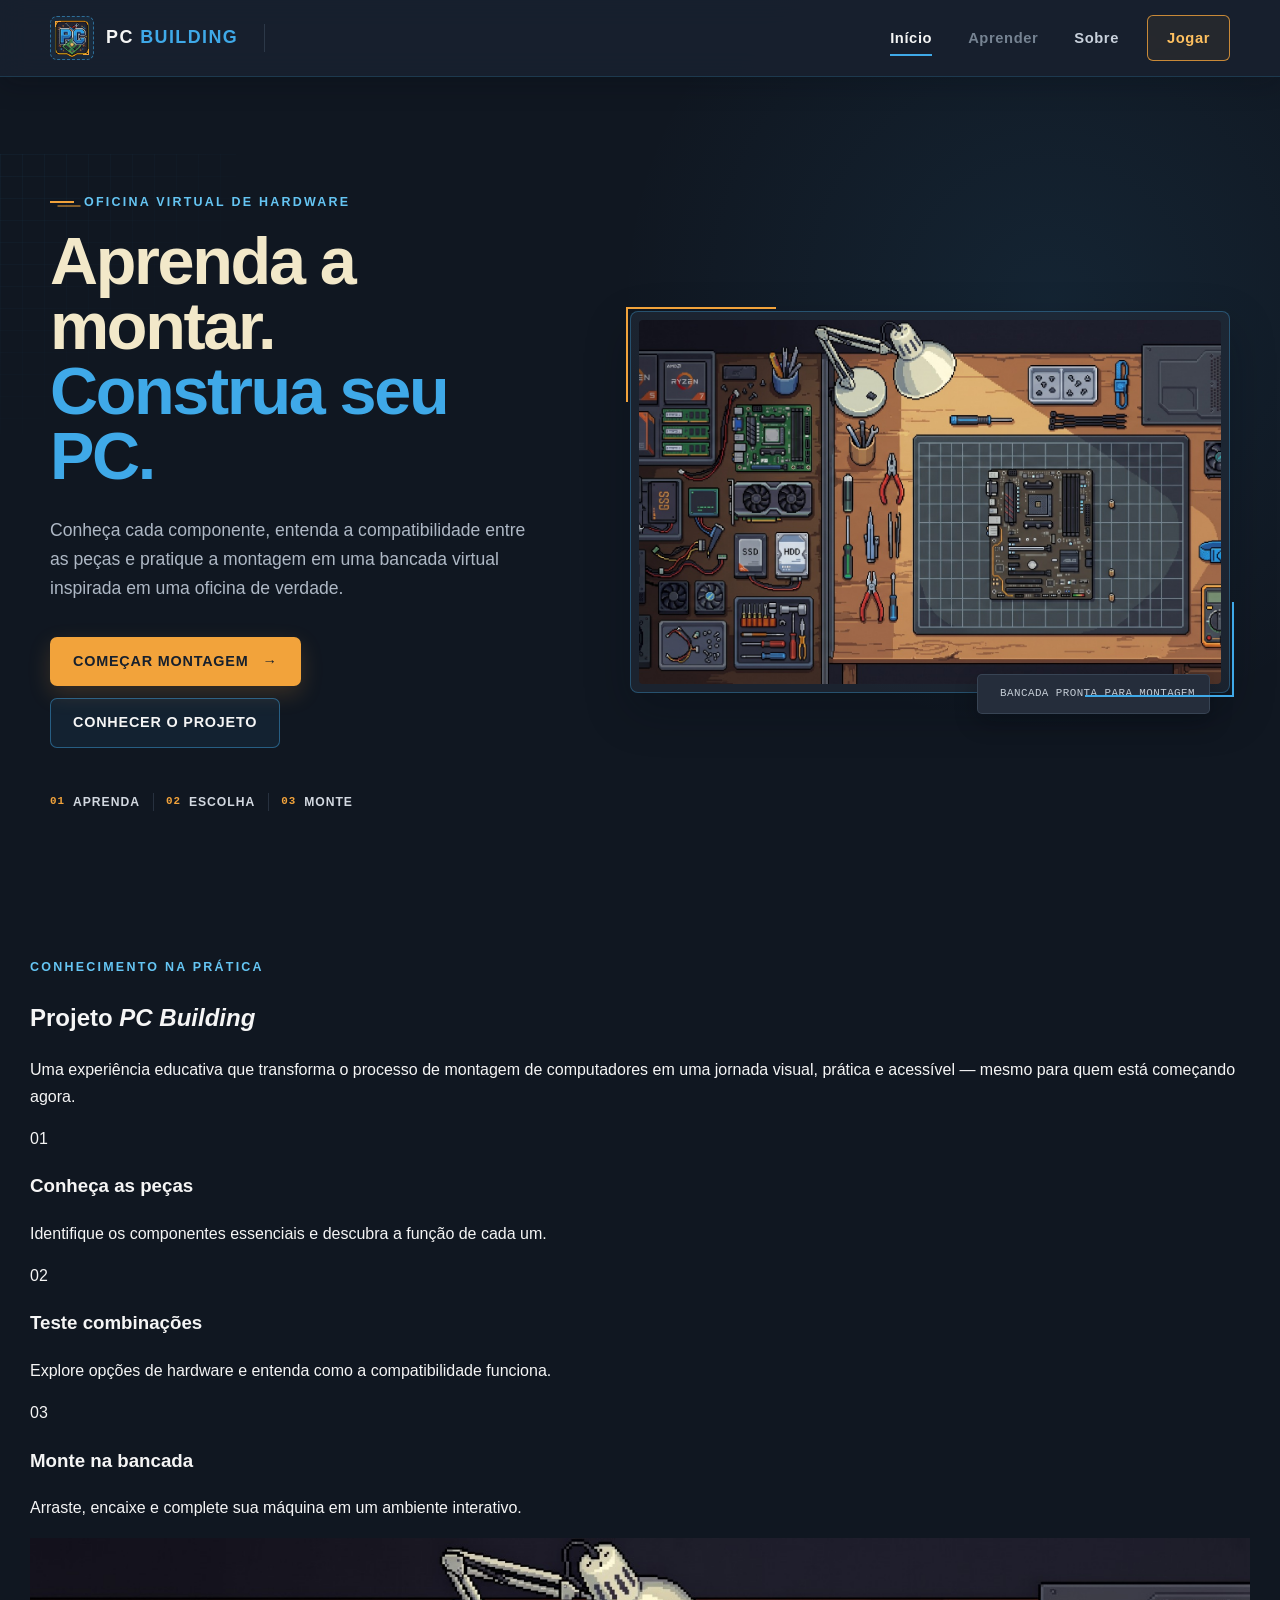
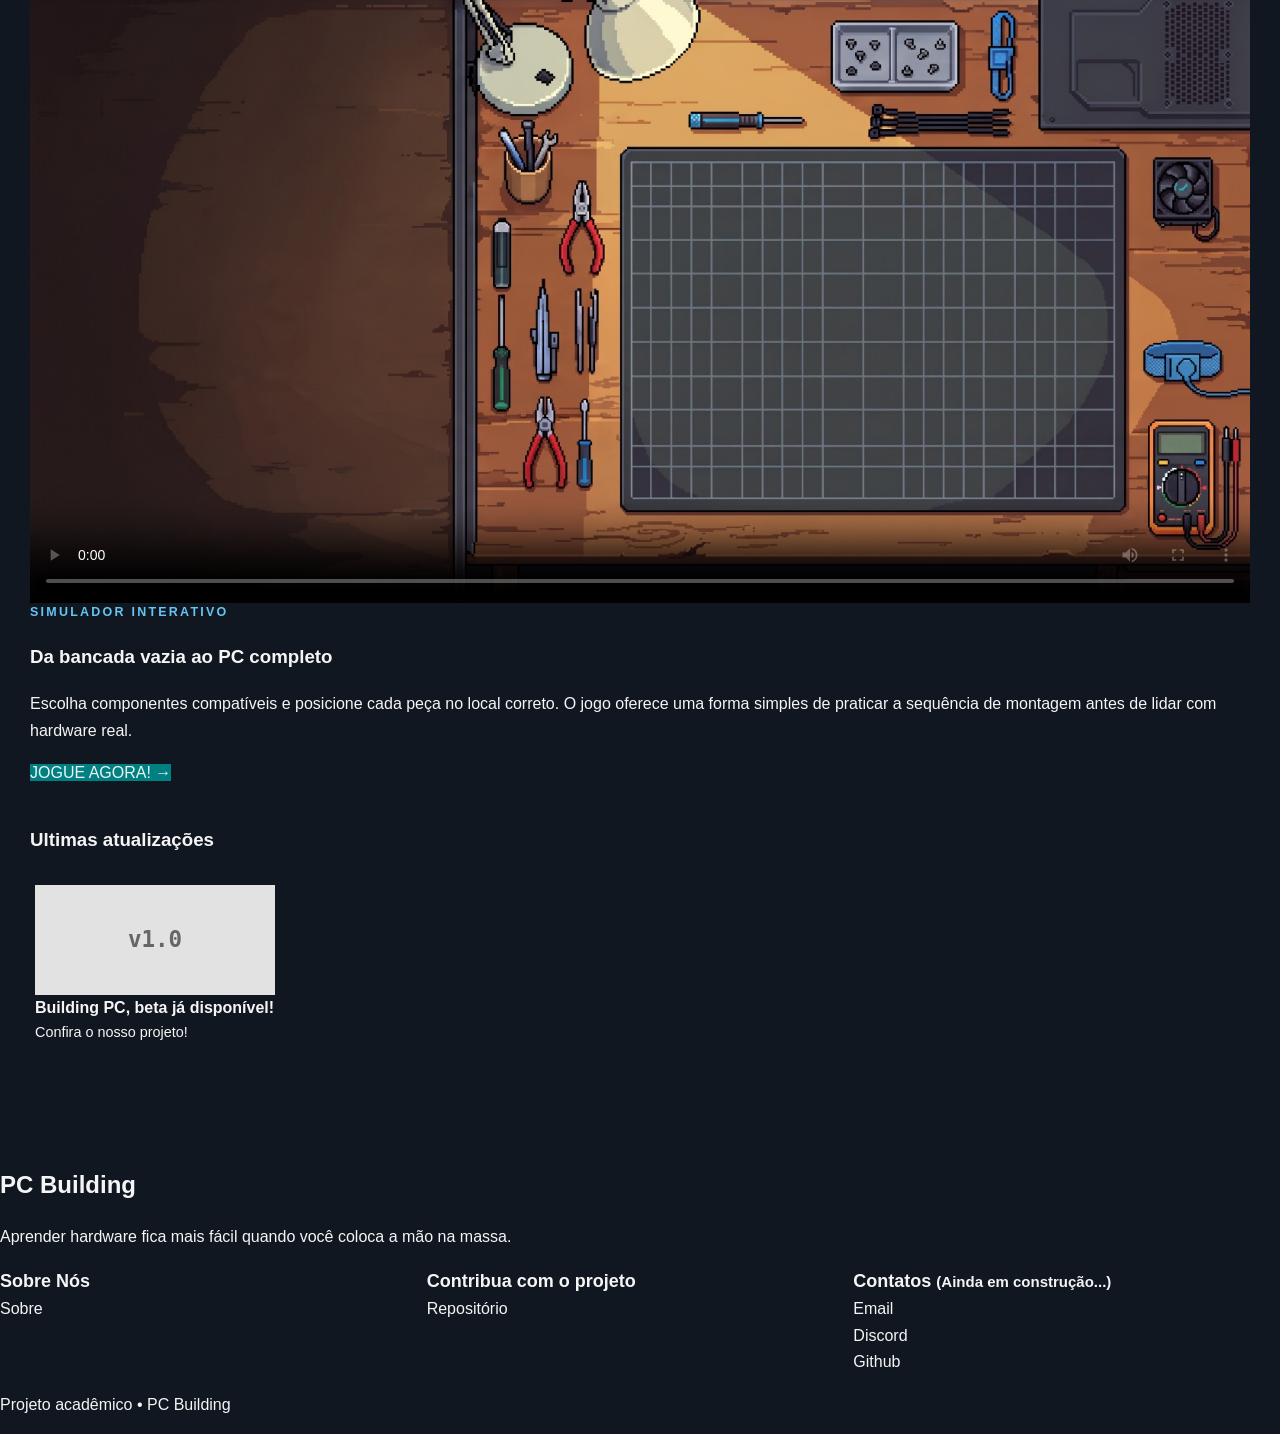
==== commit 6ea41e3c: "Merge branch 'main' into Implementing-updates" ====
--- a/index.html
+++ b/index.html
@@ -1,45 +1,91 @@
 <!DOCTYPE html>
 <html lang="pt-br">
-
 <head>
     <meta charset="UTF-8">
-    <meta name="viewport" div class="content"="width=device-width, initial-scale=1.0">
+    <meta name="viewport" content="width=device-width, initial-scale=1.0">
     <link rel="stylesheet" href="/styles/style.css">
-    <title>Building PC | Home</title>
+    <title>PC Building | Início</title>
 </head>
-
 <body>
     <header class="index-header">
-        <div class="left-side">
-            <div class="logo-and-name">
-                <img src="[data-uri]"
-                    width="18" alt="site_logo">
-                <a href="/index.html">Building PC</a>
+        <nav class="navbar" aria-label="Navegação principal">
+            <a class="brand" href="/index.html" aria-label="PC Building — página inicial">
+                <span class="logo">
+                    <img src="assets/icon.png">
+                </span>
+                <span class="brand-name">PC <strong>Building</strong></span>
+            </a>
+            <div class="nav-divider" aria-hidden="true"></div>
+            <div class="pages">
+                <a href="/index.html" class="active" aria-current="page">Início</a>
+                <a href="" class="notworking" title="Em construção..." aria-disabled="true">Aprender</a>
+                <a href="/pages/about.html">Sobre</a>
+                <a href="/pages/game-menu.html" class="nav-play">Jogar</a>
             </div>
-            <div class="vertical-divider"></div> <!-- Como fazer uma divisão vertical melhor? -->
-            <div class="pages">
-                <a href="" class="notworking" title="Em construção...">Aprender</a>
-                <a href="/pages/about.html">Sobre</a>
-                <a href="/pages/game-menu.html">Jogar</a>
+        </nav>
+    </header>
+
+    <main class="index-main">
+        <section class="hero" aria-labelledby="hero-title">
+            <div class="hero-copy">
+                <p class="eyebrow"><span aria-hidden="true"></span> oficina virtual de hardware</p>
+                <h1 id="hero-title">Aprenda a montar.<br><strong>Construa seu PC.</strong></h1>
+                <p class="hero-description">Conheça cada componente, entenda a compatibilidade entre as peças e pratique a montagem em uma bancada virtual inspirada em uma oficina de verdade.</p>
+                <div class="hero-actions">
+                    <a href="/pages/game-menu.html" class="button button-primary">Começar montagem <span aria-hidden="true">→</span></a>
+                    <a href="#projeto" class="button button-secondary">Conhecer o projeto</a>
+                </div>
+                <ul class="hero-highlights" aria-label="Destaques do projeto">
+                    <li><span>01</span> Aprenda</li>
+                    <li><span>02</span> Escolha</li>
+                    <li><span>03</span> Monte</li>
+                </ul>
             </div>
-        </div>
-    </header>
-    <main class="index-main">
-
-        <img draggable="false"
-            src="[data-uri]"
-            alt="main_image" class="main-img">
+            <figure class="hero-visual">
+                <div class="image-frame">
+                    <img src="/assets/game-menu.jpeg" alt="Bancada pixel art com componentes para montagem de computador">
+                </div>
+                <figcaption><span class="status-dot" aria-hidden="true"></span> bancada pronta para montagem</figcaption>
+            </figure>
+        </section>
 
         <div class="content">
+            <section class="project-section" id="projeto" aria-labelledby="project-title">
+                <div class="section-heading">
+                    <p class="section-kicker">Conhecimento na prática</p>
+                    <h2 id="project-title">Projeto <i>PC Building</i></h2>
+                    <p>Uma experiência educativa que transforma o processo de montagem de computadores em uma jornada visual, prática e acessível — mesmo para quem está começando agora.</p>
+                </div>
 
-            <h3>Projeto <i>Building PC</i></h3>
+                <div class="feature-grid">
+                    <article class="feature-card">
+                        <span class="feature-number">01</span>
+                        <div><h3>Conheça as peças</h3><p>Identifique os componentes essenciais e descubra a função de cada um.</p></div>
+                    </article>
+                    <article class="feature-card featured">
+                        <span class="feature-number">02</span>
+                        <div><h3>Teste combinações</h3><p>Explore opções de hardware e entenda como a compatibilidade funciona.</p></div>
+                    </article>
+                    <article class="feature-card">
+                        <span class="feature-number">03</span>
+                        <div><h3>Monte na bancada</h3><p>Arraste, encaixe e complete sua máquina em um ambiente interativo.</p></div>
+                    </article>
+                </div>
 
-            <section class="game-demo-section">
-                <video width="560" height="315" controls preload="metadata">
-                    <source src="assets/videos/montagem.m4v" type="video/mp4">
-                    Seu navegador não suporta a reprodução deste vídeo.
-                </video>
-                <a href="/pages/game-menu.html" class="play-now-btn">Jogue Agora!</a>
+                <div class="game-demo-section">
+                    <div class="video-frame">
+                        <video controls preload="metadata" poster="/assets/game.jpeg">
+                            <source src="/assets/videos/montagem.m4v" type="video/mp4">
+                            Seu navegador não suporta a reprodução deste vídeo.
+                        </video>
+                    </div>
+                    <div class="demo-copy">
+                        <p class="section-kicker">Simulador interativo</p>
+                        <h3>Da bancada vazia ao PC completo</h3>
+                        <p>Escolha componentes compatíveis e posicione cada peça no local correto. O jogo oferece uma forma simples de praticar a sequência de montagem antes de lidar com hardware real.</p>
+                        <a href="/pages/game-menu.html" class="play-now-btn">Jogue Agora! <span aria-hidden="true">→</span></a>
+                    </div>
+                </div>
             </section>
 
             <div class="updates">
@@ -50,7 +96,7 @@
                 </div>
             </div>
 
-        </div class="content">
+        </div>
 
     </main>
     <dialog class="update-modal" id="update-modal" aria-labelledby="update-modal-title">
@@ -63,26 +109,23 @@
         <p id="update-modal-content"></p>
     </dialog>
     <footer>
-        <h3>Building PC</h3>
+        <div class="footer-top">
+            <h2>PC <strong>Building</strong></h2>
+            <p>Aprender hardware fica mais fácil quando você coloca a mão na massa.</p>
+        </div>
         <div class="horizontal-divisor"></div>
         <div class="footer-grid">
-            <div class="col-about-us">
-                <strong>Sobre Nós</strong>
-                <a href="">Sobre</a>
-            </div>
-            <div class="col-contribute">
-                <strong>Contribua com o projeto</strong>
-                <a href="https://github.com/abreuhenrique/pcbuilding">Repositório</a>
-            </div>
+            <div class="col-about-us"><strong>Sobre Nós</strong><a href="/pages/about.html">Sobre</a></div>
+            <div class="col-contribute"><strong>Contribua com o projeto</strong><a href="https://github.com/abreuhenrique/pcbuilding">Repositório</a></div>
             <div class="col-contacts">
-                <strong>Contatos <small>(Ainda em contrução...)</small></strong>
+                <strong>Contatos <small>(Ainda em construção...)</small></strong>
                 <a href="mailto:">Email</a>
                 <a href="http://" target="_blank" rel="noopener noreferrer">Discord</a>
                 <a href="http://" target="_blank" rel="noopener noreferrer">Github</a>
             </div>
         </div>
+        <p class="footer-bottom">Projeto acadêmico <span aria-hidden="true">•</span> PC Building</p>
     </footer>
     <script src="/scripts/loadUpdates.js" defer></script>
 </body>
-
 </html>
--- a/styles/style.css
+++ b/styles/style.css
@@ -1,98 +1,274 @@
+/* ========== IDENTIDADE E BASE ========== */
 :root {
-    --page-bgcolor: #293744;
-
-    --header-bgcolor: #798897;
-    --header-items-gbcolor: #eff2f5;
-    --header-divider-color: #9fadba;
-    --header-text-color: #2e3c49;
-
-    --content-text-color: #fff;
-
-    --footer-links-text-color: #798897;
-    --footer-border-color: #556575;
-
-    --spacing-sm: 5px;
-    --spacing-md: 10px;
-    --spacing-lg: 15px;
-}
-
-* {
-    padding: 0;
+    --blue: #3fa9e8;
+    --blue-bright: #65c5f3;
+    --navy: #18202e;
+    --navy-deep: #101721;
+    --slate: #252d3b;
+    --gray: #3a4350;
+    --orange: #f2a33b;
+    --orange-light: #ffc160;
+    --cream: #f2e8c9;
+    --white: #f5f5f5;
+    --muted: #aeb8c5;
+    --border: rgba(143, 172, 199, 0.18);
+    --shadow: 0 18px 45px rgba(5, 10, 18, 0.25);
+    --content-width: 1180px;
+    --radius: 10px;
+    --font-display: "Rajdhani", "Trebuchet MS", Arial, sans-serif;
+    --font-body: "Inter", "Poppins", Arial, sans-serif;
+}
+
+*, *::before, *::after { box-sizing: border-box; }
+
+html {
+    min-width: 320px;
+    scroll-behavior: smooth;
+    scroll-padding-top: 92px;
+}
+
+body {
+    min-width: 320px;
+    min-height: 100vh;
     margin: 0;
-}
-
-html,
-body {
-    width: 100vw;
-    height: 100vh;
-    scroll-behavior: smooth;
     overflow-x: hidden;
-    font-family: Arial, Helvetica, sans-serif;
-    background-color: var(--page-bgcolor);
-}
-
-.notworking {
-    cursor: default;
-    opacity: 0.5;
-}
-
+    color: var(--white);
+    font-family: var(--font-body);
+    line-height: 1.65;
+    background: radial-gradient(circle at 82% 10%, rgba(63, 169, 232, 0.09), transparent 27rem), var(--navy-deep);
+}
+
+img, video { display: block; max-width: 100%; }
+a { color: inherit; }
+button, a { -webkit-tap-highlight-color: transparent; }
+::selection { color: var(--navy-deep); background: var(--orange); }
+
+/* ========== NAVBAR ========== */
 .index-header {
+    position: sticky;
+    top: 0;
+    z-index: 100;
+    border-bottom: 1px solid rgba(63, 169, 232, 0.18);
+    background: rgba(24, 32, 46, 0.94);
+    box-shadow: 0 8px 24px rgba(7, 11, 18, 0.22);
+    backdrop-filter: blur(14px);
+}
+
+.navbar {
     display: flex;
-    justify-content: space-between;
-    background-color: var(--header-bgcolor);
-    padding: var(--spacing-md);
-    text-transform: capitalize;
-    color: var(--header-text-color);
-
-    .left-side {
-        display: inherit;
-        align-items: center;
-        gap: var(--spacing-sm);
-
-        .logo-and-name {
-            display: inherit;
-            align-items: center;
-            gap: var(--spacing-sm);
-
-            >img,
-            a {
-                text-decoration: unset;
-                color: var(--header-textcolor);
-                padding: var(--spacing-sm);
-                background-color: var(--header-items-gbcolor);
-                border-radius: var(--spacing-sm);
-            }
-        }
-
-        .vertical-divider {
-            height: 100%;
-            border-left: 2px solid var(--header-divider-color);
-            margin: 0 1px;
-        }
-
-        .pages {
-            a {
-                text-decoration: none;
-                color: var(--header-textcolor);
-                padding: var(--spacing-sm);
-                background-color: var(--header-items-gbcolor);
-                border-radius: var(--spacing-sm);
-            }
-        }
-    }
-
-    .right-side {
-        display: inherit;
-        align-items: center;
-
-        .login {
-            text-decoration: none;
-            color: var(--header-textcolor);
-            padding: var(--spacing-sm);
-            background-color: var(--header-items-gbcolor);
-            border-radius: var(--spacing-sm);
-        }
-    }
+    width: min(calc(100% - 40px), var(--content-width));
+    min-height: 76px;
+    margin: 0 auto;
+    align-items: center;
+}
+
+.brand {
+    display: inline-flex;
+    min-width: max-content;
+    align-items: center;
+    gap: 12px;
+    color: var(--white);
+    text-decoration: none;
+}
+
+.logo {
+    position: relative;
+    display: grid;
+    width: 44px;
+    height: 44px;
+    flex: 0 0 44px;
+    place-items: center;
+    overflow: hidden;
+    border: 1px dashed rgba(63, 169, 232, 0.55);
+    border-radius: 7px;
+    background: rgba(63, 169, 232, 0.08);
+}
+
+.logo::before, .logo::after {
+    position: absolute;
+    z-index: 2;
+    width: 6px;
+    height: 6px;
+    content: "";
+    border-color: var(--orange);
+    border-style: solid;
+    pointer-events: none;
+}
+
+.logo::before { top: 4px; left: 4px; border-width: 1px 0 0 1px; }
+.logo::after { right: 4px; bottom: 4px; border-width: 0 1px 1px 0; }
+.logo img { width: 100%; height: 100%; object-fit: cover; }
+.logo img[src^="data:image/svg+xml"] { opacity: 0; }
+
+.brand-name {
+    font-family: var(--font-display);
+    font-size: 1.12rem;
+    font-weight: 700;
+    letter-spacing: 0.08em;
+    text-transform: uppercase;
+}
+
+.brand-name strong { color: var(--blue); }
+.nav-divider { width: 1px; height: 28px; margin: 0 26px; background: var(--border); }
+
+.pages {
+    display: flex;
+    margin-left: auto;
+    align-items: center;
+    gap: 6px;
+}
+
+.pages a {
+    position: relative;
+    padding: 10px 15px;
+    color: #c9d1dc;
+    font-family: var(--font-display);
+    font-size: 0.92rem;
+    font-weight: 700;
+    letter-spacing: 0.04em;
+    text-decoration: none;
+    transition: color 180ms ease, background-color 180ms ease, transform 180ms ease;
+}
+
+.pages a::after {
+    position: absolute;
+    right: 15px;
+    bottom: 4px;
+    left: 15px;
+    height: 2px;
+    content: "";
+    background: var(--blue);
+    transform: scaleX(0);
+    transform-origin: right;
+    transition: transform 180ms ease;
+}
+
+.pages a:hover, .pages a:focus-visible, .pages a.active { color: var(--white); outline: none; }
+.pages a:hover::after, .pages a:focus-visible::after, .pages a.active::after { transform: scaleX(1); transform-origin: left; }
+.pages a.notworking { color: #768392; cursor: not-allowed; }
+.pages a.notworking::after { display: none; }
+
+.pages .nav-play {
+    margin-left: 7px;
+    padding-inline: 19px;
+    border: 1px solid rgba(242, 163, 59, 0.8);
+    border-radius: 6px;
+    color: var(--orange-light);
+    background: rgba(242, 163, 59, 0.07);
+}
+
+.pages .nav-play::after { display: none; }
+.pages .nav-play:hover, .pages .nav-play:focus-visible { color: var(--navy-deep); background: var(--orange); transform: translateY(-1px); }
+
+/* ========== HERO ========== */
+.hero {
+    position: relative;
+    display: grid;
+    width: min(calc(100% - 40px), var(--content-width));
+    min-height: calc(100vh - 76px);
+    margin: 0 auto;
+    padding: clamp(66px, 9vw, 120px) 0;
+    align-items: center;
+    grid-template-columns: minmax(0, 0.9fr) minmax(420px, 1.1fr);
+    gap: clamp(48px, 7vw, 92px);
+}
+
+.hero::before {
+    position: absolute;
+    top: 9%;
+    left: -8%;
+    width: 280px;
+    height: 280px;
+    content: "";
+    opacity: 0.22;
+    background-image: linear-gradient(rgba(63, 169, 232, 0.25) 1px, transparent 1px), linear-gradient(90deg, rgba(63, 169, 232, 0.25) 1px, transparent 1px);
+    background-size: 22px 22px;
+    mask-image: linear-gradient(to bottom right, #000, transparent 70%);
+    pointer-events: none;
+}
+
+.hero-copy, .hero-visual { position: relative; z-index: 1; }
+
+.eyebrow, .section-kicker {
+    margin: 0 0 16px;
+    color: var(--blue-bright);
+    font-family: var(--font-display);
+    font-size: 0.78rem;
+    font-weight: 700;
+    letter-spacing: 0.18em;
+    text-transform: uppercase;
+}
+
+.eyebrow { display: flex; align-items: center; gap: 10px; }
+.eyebrow span { width: 24px; height: 2px; background: var(--orange); box-shadow: 7px 4px 0 -0.5px var(--orange); }
+
+.hero h1 {
+    max-width: 660px;
+    margin: 0;
+    color: var(--cream);
+    font-family: var(--font-display);
+    font-size: clamp(2.7rem, 5.2vw, 5rem);
+    font-weight: 700;
+    letter-spacing: -0.035em;
+    line-height: 0.98;
+}
+
+.hero h1 strong { color: var(--blue); font-weight: inherit; }
+.hero-description { max-width: 620px; margin: 26px 0 0; color: var(--muted); font-size: clamp(1rem, 1.5vw, 1.1rem); }
+.hero-actions { display: flex; margin-top: 34px; flex-wrap: wrap; gap: 12px; }
+
+.button, .play-now-btn {
+    display: inline-flex;
+    min-height: 48px;
+    padding: 12px 22px;
+    align-items: center;
+    justify-content: center;
+    gap: 14px;
+    border: 1px solid transparent;
+    border-radius: 7px;
+    font-family: var(--font-display);
+    font-size: 0.9rem;
+    font-weight: 800;
+    letter-spacing: 0.055em;
+    text-decoration: none;
+    text-transform: uppercase;
+    transition: transform 180ms ease, background-color 180ms ease, border-color 180ms ease, box-shadow 180ms ease;
+}
+
+.button-primary, .play-now-btn { color: #17202d; background: var(--orange); box-shadow: 0 8px 22px rgba(242, 163, 59, 0.18); }
+.button-primary:hover, .button-primary:focus-visible, .play-now-btn:hover, .play-now-btn:focus-visible { outline: none; background: var(--orange-light); box-shadow: 0 11px 27px rgba(242, 163, 59, 0.27); transform: translateY(-2px); }
+.button-secondary { border-color: rgba(63, 169, 232, 0.45); color: var(--white); background: rgba(63, 169, 232, 0.08); }
+.button-secondary:hover, .button-secondary:focus-visible { border-color: var(--blue); outline: none; background: rgba(63, 169, 232, 0.15); transform: translateY(-2px); }
+
+.hero-highlights { display: flex; margin: 44px 0 0; padding: 0; list-style: none; gap: 26px; }
+.hero-highlights li { position: relative; display: flex; align-items: center; gap: 8px; color: #d3d9e1; font-family: var(--font-display); font-size: 0.76rem; font-weight: 700; letter-spacing: 0.08em; text-transform: uppercase; }
+.hero-highlights li + li::before { position: absolute; left: -13px; width: 1px; height: 18px; content: ""; background: var(--border); }
+.hero-highlights span { color: var(--orange); font-family: monospace; font-size: 0.68rem; }
+
+.hero-visual { margin: 0; }
+.image-frame { position: relative; padding: 8px; border: 1px solid rgba(63, 169, 232, 0.34); border-radius: 8px; background: rgba(37, 45, 59, 0.58); box-shadow: var(--shadow); }
+.image-frame::before, .image-frame::after { position: absolute; z-index: 2; width: 25%; height: 25%; content: ""; pointer-events: none; }
+.image-frame::before { top: -5px; left: -5px; border-top: 2px solid var(--orange); border-left: 2px solid var(--orange); }
+.image-frame::after { right: -5px; bottom: -5px; border-right: 2px solid var(--blue); border-bottom: 2px solid var(--blue); }
+.image-frame img { width: 100%; aspect-ratio: 16 / 10; border-radius: 4px; object-fit: cover; object-position: 58% center; }
+
+.hero-visual figcaption {
+    position: absolute;
+    right: 20px;
+    bottom: -21px;
+    display: flex;
+    padding: 10px 14px;
+    align-items: center;
+    gap: 8px;
+    border: 1px solid var(--border);
+    border-radius: 5px;
+    color: #c4ccd5;
+    font-family: monospace;
+    font-size: 0.68rem;
+    letter-spacing: 0.04em;
+    text-transform: uppercase;
+    background: var(--slate);
+    box-shadow: 0 8px 22px rgba(3, 8, 14, 0.3);
 }
 
 .index-main {
@@ -364,4 +540,4 @@
             }
         }
     }
-}+}
